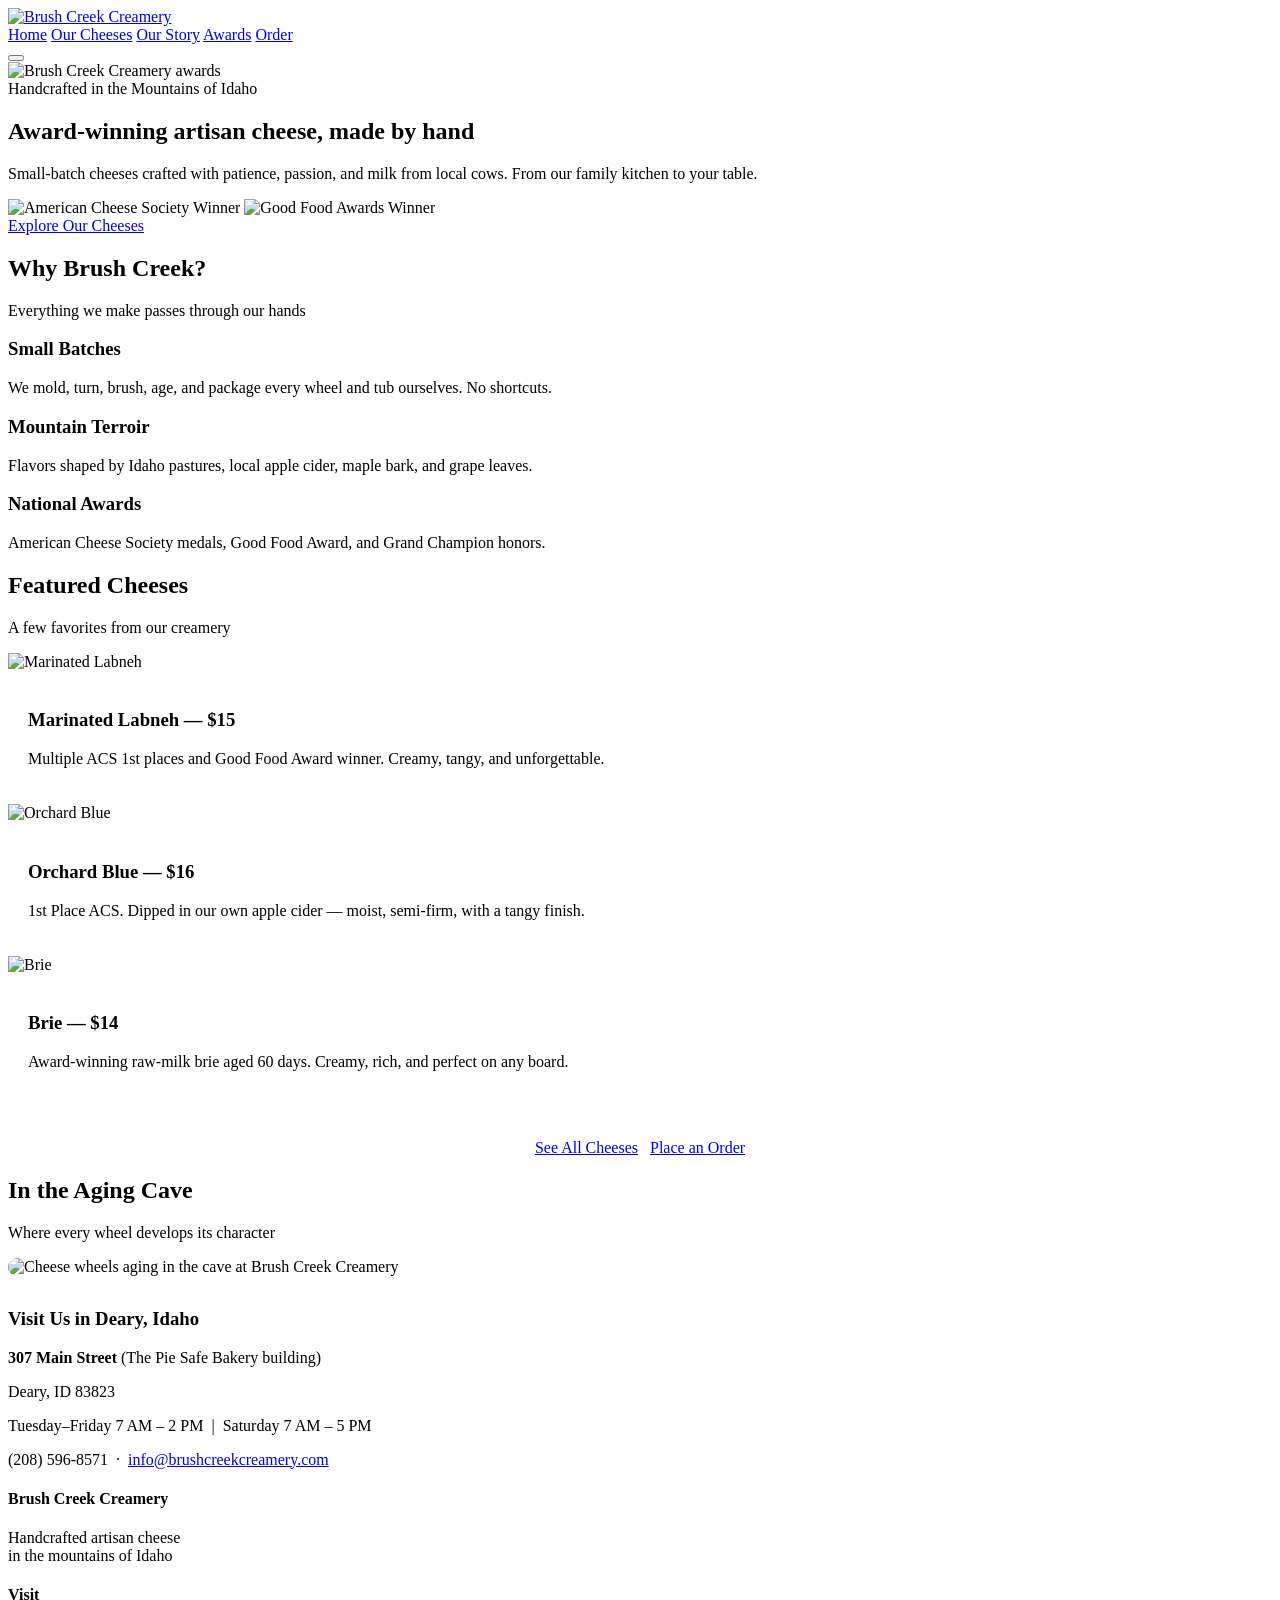
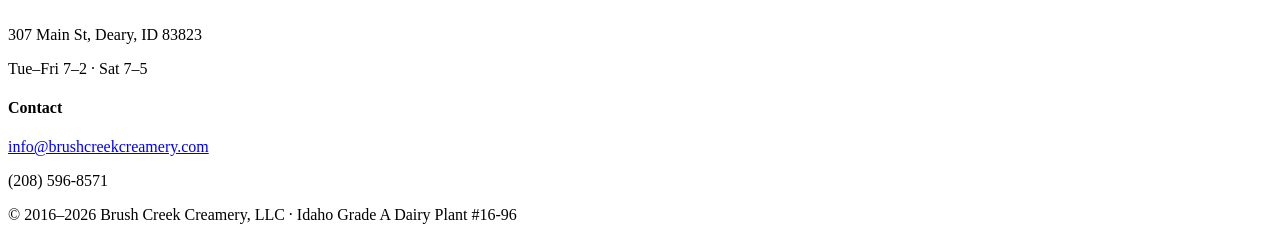
==== index.html @ 95233ac9 "Add website HTML and CSS (web-optimized images to follow)" ====
<!DOCTYPE html>
<html lang="en">
<head>
  <meta charset="UTF-8">
  <meta name="viewport" content="width=device-width, initial-scale=1.0">
  <title>Brush Creek Creamery | Artisan Cheese from Idaho</title>
  <meta name="description" content="Award-winning artisan cheese handcrafted in the mountains of Deary, Idaho. Small batches, made by hand with care.">
  <link rel="stylesheet" href="styles.css">
</head>
<body>
  <header class="header">
    <div class="container header-inner">
      <a href="index.html" class="logo">
        <img src="https://us-ms.gr-cdn.com/getresponse-VIgiN/photos/8e3c90cf-0cd8-4296-aa35-04b9bf840949.png" alt="Brush Creek Creamery" class="logo-img">
      </a>
      <nav class="nav" id="nav">
        <a href="index.html" class="active">Home</a>
        <a href="cheeses.html">Our Cheeses</a>
        <a href="story.html">Our Story</a>
        <a href="awards.html">Awards</a>
        <a href="order.html">Order</a>
      </nav>
      <button class="menu-toggle" id="menuToggle" aria-label="Toggle menu">
        <span></span><span></span><span></span>
      </button>
    </div>
  </header>

  <section class="hero banner">
    <img class="banner-img" src="https://us-ms.gr-cdn.com/getresponse-VIgiN/photos/bbe62d5c-4d24-4f2a-aab9-43e2b494bcbc.png" alt="Brush Creek Creamery awards">
    <div class="banner-overlay"></div>
    <div class="container hero-content">
      <span class="tagline">Handcrafted in the Mountains of Idaho</span>
      <h1>Award-winning artisan cheese, made by hand</h1>
      <p>Small-batch cheeses crafted with patience, passion, and milk from local cows. From our family kitchen to your table.</p>
      <div class="award-badges">
        <img src="https://us-ms.gr-cdn.com/getresponse-VIgiN/photos/e734f454-4cd1-48f7-9582-35c66f6e8dc0.png" alt="American Cheese Society Winner">
        <img src="https://us-ms.gr-cdn.com/getresponse-VIgiN/photos/a4086ad3-4473-4922-b9f5-4ac163a85052.png" alt="Good Food Awards Winner">
      </div>
      <div class="hero-actions">
        <a href="cheeses.html" class="btn btn-primary">Explore Our Cheeses</a>
        <a href="order.html" class="btn btn-secondary" style="border-color: rgba(255,255,255,0.7); color: white;">Order Now</a>
      </div>
    </div>
  </section>

  <section class="section">
    <div class="container">
      <div class="section-header">
        <h2>Why Brush Creek?</h2>
        <p>Everything we make passes through our hands</p>
      </div>
      <div class="features">
        <div class="feature-card">
          <h3>Small Batches</h3>
          <p>We mold, turn, brush, age, and package every wheel and tub ourselves. No shortcuts.</p>
        </div>
        <div class="feature-card">
          <h3>Mountain Terroir</h3>
          <p>Flavors shaped by Idaho pastures, local apple cider, maple bark, and grape leaves.</p>
        </div>
        <div class="feature-card">
          <h3>National Awards</h3>
          <p>American Cheese Society medals, Good Food Award, and Grand Champion honors.</p>
        </div>
      </div>
    </div>
  </section>

  <section class="section" style="padding-top: 0;">
    <div class="container">
      <div class="section-header">
        <h2>Featured Cheeses</h2>
        <p>A few favorites from our creamery</p>
      </div>
      <div class="features">
        <div class="feature-card" style="padding: 0; overflow: hidden;">
          <img src="https://us-ms.gr-cdn.com/getresponse-VIgiN/photos/01710366-d170-4ebb-bf61-8b8be5b7625b.jpg" alt="Marinated Labneh" style="height: 160px; object-fit: cover; width: 100%;">
          <div style="padding: 1.25rem;">
            <h3>Marinated Labneh — $15</h3>
            <p>Multiple ACS 1st places and Good Food Award winner. Creamy, tangy, and unforgettable.</p>
          </div>
        </div>
        <div class="feature-card" style="padding: 0; overflow: hidden;">
          <img src="https://us-ms.gr-cdn.com/getresponse-VIgiN/photos/4737796b-0f38-4e4f-8f30-145f59cbe4a3.jpg" alt="Orchard Blue" style="height: 160px; object-fit: cover; width: 100%;">
          <div style="padding: 1.25rem;">
            <h3>Orchard Blue — $16</h3>
            <p>1st Place ACS. Dipped in our own apple cider — moist, semi-firm, with a tangy finish.</p>
          </div>
        </div>
        <div class="feature-card" style="padding: 0; overflow: hidden;">
          <img src="https://us-ms.gr-cdn.com/getresponse-VIgiN/photos/7fc02078-539a-43e8-8678-50427637838d.jpg" alt="Brie" style="height: 160px; object-fit: cover; width: 100%;">
          <div style="padding: 1.25rem;">
            <h3>Brie — $14</h3>
            <p>Award-winning raw-milk brie aged 60 days. Creamy, rich, and perfect on any board.</p>
          </div>
        </div>
      </div>
      <p style="text-align: center; margin-top: 2rem;">
        <a href="cheeses.html" class="btn btn-primary">See All Cheeses</a>
        &nbsp;
        <a href="order.html" class="btn btn-secondary">Place an Order</a>
      </p>
    </div>
  </section>

  <section class="section" style="padding-top: 0;">
    <div class="container">
      <div class="section-header">
        <h2>In the Aging Cave</h2>
        <p>Where every wheel develops its character</p>
      </div>
      <div style="border-radius: 12px; overflow: hidden; box-shadow: var(--shadow); margin-bottom: 2rem;">
        <img src="https://us-ms.gr-cdn.com/getresponse-VIgiN/photos/633e96b8-e8f9-441e-ae96-4e877d571d79.jpeg" alt="Cheese wheels aging in the cave at Brush Creek Creamery" style="width: 100%; height: auto; display: block;">
      </div>
    </div>
  </section>

  <section class="section" style="padding-top: 0;">
    <div class="container">
      <div class="location">
        <h3>Visit Us in Deary, Idaho</h3>
        <p><strong>307 Main Street</strong> (The Pie Safe Bakery building)</p>
        <p>Deary, ID 83823</p>
        <p style="margin-top: 0.75rem;">Tuesday–Friday 7 AM – 2 PM &nbsp;|&nbsp; Saturday 7 AM – 5 PM</p>
        <p style="margin-top: 0.5rem;">(208) 596-8571 &nbsp;·&nbsp; <a href="mailto:info@brushcreekcreamery.com">info@brushcreekcreamery.com</a></p>
      </div>
    </div>
  </section>

  <footer class="footer">
    <div class="container">
      <div class="footer-inner">
        <div>
          <h4>Brush Creek Creamery</h4>
          <p>Handcrafted artisan cheese<br>in the mountains of Idaho</p>
        </div>
        <div>
          <h4>Visit</h4>
          <p>307 Main St, Deary, ID 83823</p>
          <p>Tue–Fri 7–2 · Sat 7–5</p>
        </div>
        <div>
          <h4>Contact</h4>
          <p><a href="mailto:info@brushcreekcreamery.com">info@brushcreekcreamery.com</a></p>
          <p>(208) 596-8571</p>
        </div>
      </div>
      <div class="footer-bottom">
        &copy; 2016–2026 Brush Creek Creamery, LLC · Idaho Grade A Dairy Plant #16-96
      </div>
    </div>
  </footer>

  <script>
    document.getElementById('menuToggle').addEventListener('click', () => {
      document.getElementById('nav').classList.toggle('open');
    });
  </script>
</body>
</html>
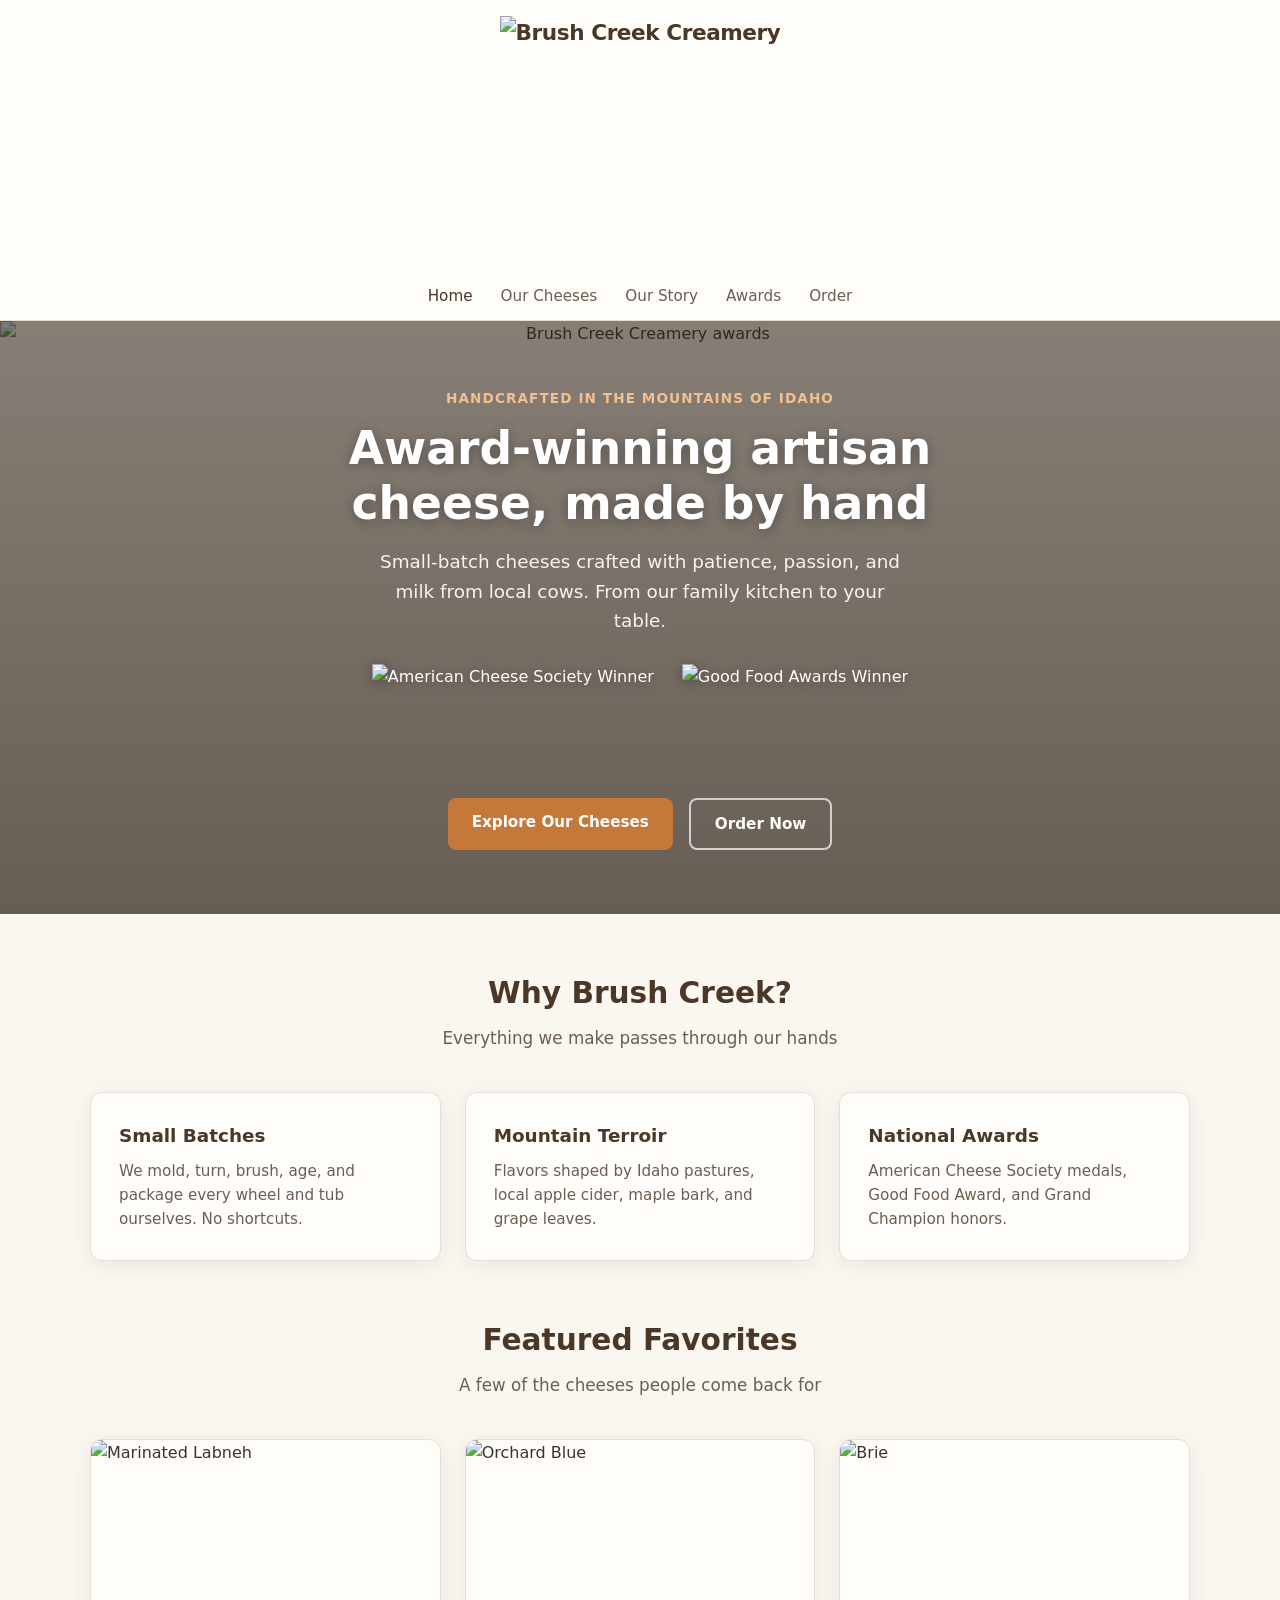
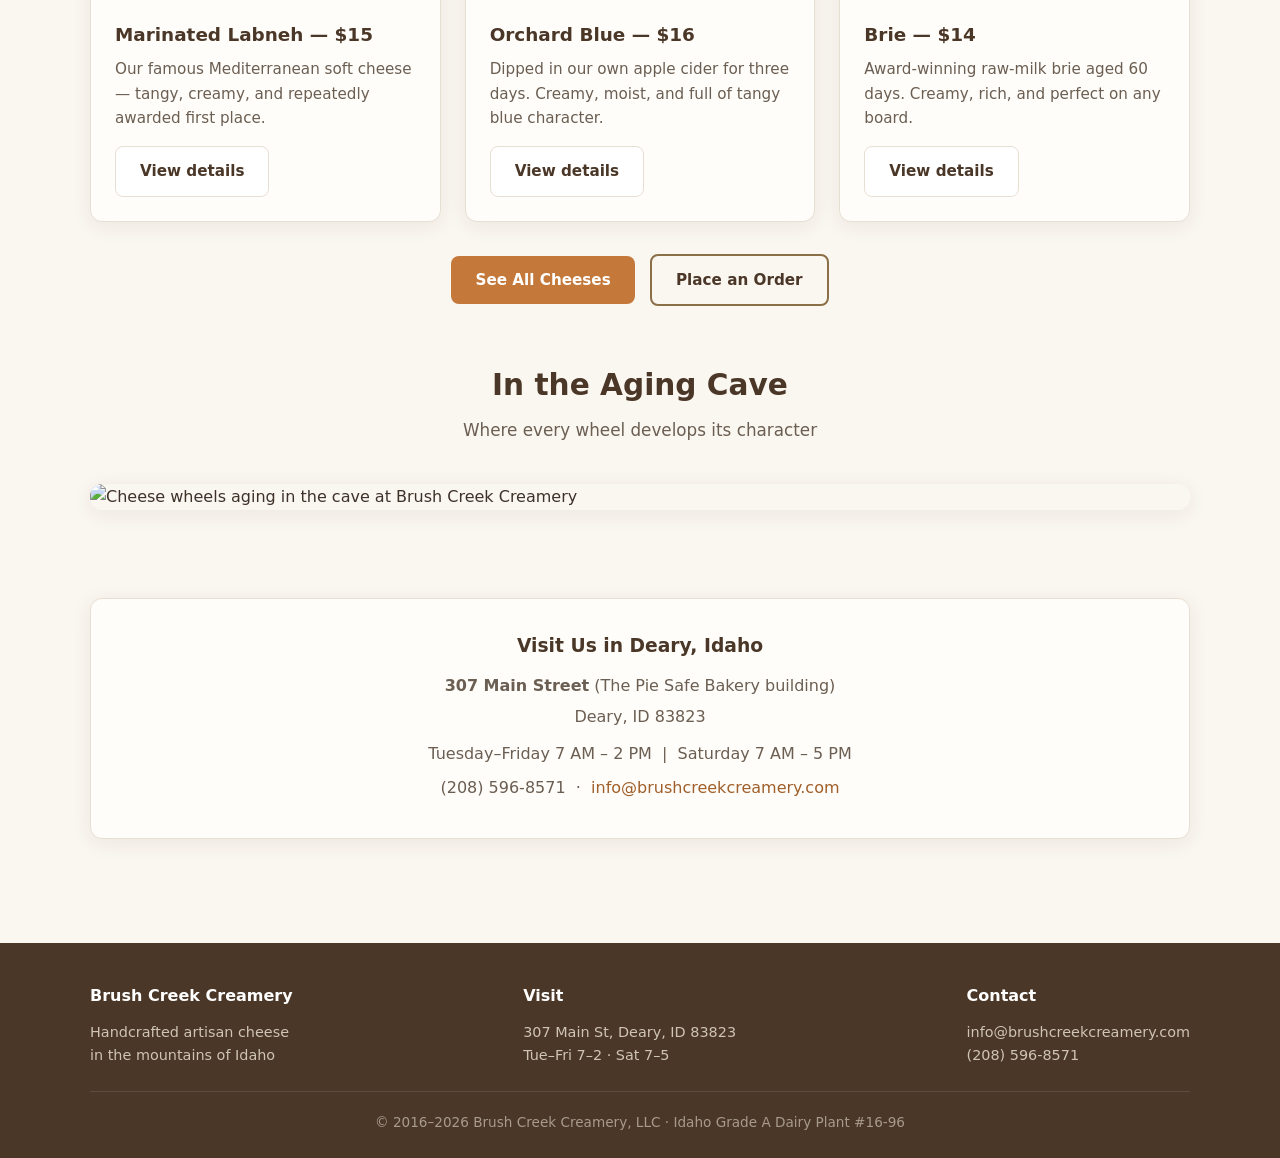
==== commit ca3d472b: "Add files via upload" ====
--- a/index.html
+++ b/index.html
@@ -3,7 +3,7 @@
 <head>
   <meta charset="UTF-8">
   <meta name="viewport" content="width=device-width, initial-scale=1.0">
-  <title>Brush Creek Creamery | Artisan Cheese from Idaho</title>
+  <title>Brush Creek Creamery | Handcrafted Artisan Cheese</title>
   <meta name="description" content="Award-winning artisan cheese handcrafted in the mountains of Deary, Idaho. Small batches, made by hand with care.">
   <link rel="stylesheet" href="styles.css">
 </head>
@@ -26,6 +26,7 @@
     </div>
   </header>
 
+  <!-- Picture Banner -->
   <section class="hero banner">
     <img class="banner-img" src="https://us-ms.gr-cdn.com/getresponse-VIgiN/photos/bbe62d5c-4d24-4f2a-aab9-43e2b494bcbc.png" alt="Brush Creek Creamery awards">
     <div class="banner-overlay"></div>
@@ -70,29 +71,32 @@
   <section class="section" style="padding-top: 0;">
     <div class="container">
       <div class="section-header">
-        <h2>Featured Cheeses</h2>
-        <p>A few favorites from our creamery</p>
+        <h2>Featured Favorites</h2>
+        <p>A few of the cheeses people come back for</p>
       </div>
       <div class="features">
         <div class="feature-card" style="padding: 0; overflow: hidden;">
           <img src="https://us-ms.gr-cdn.com/getresponse-VIgiN/photos/01710366-d170-4ebb-bf61-8b8be5b7625b.jpg" alt="Marinated Labneh" style="height: 160px; object-fit: cover; width: 100%;">
-          <div style="padding: 1.25rem;">
+          <div style="padding: 1.25rem 1.5rem 1.5rem;">
             <h3>Marinated Labneh — $15</h3>
-            <p>Multiple ACS 1st places and Good Food Award winner. Creamy, tangy, and unforgettable.</p>
+            <p>Our famous Mediterranean soft cheese — tangy, creamy, and repeatedly awarded first place.</p>
+            <a href="cheeses.html" class="btn btn-outline" style="margin-top: 1rem; display: inline-block;">View details</a>
           </div>
         </div>
         <div class="feature-card" style="padding: 0; overflow: hidden;">
           <img src="https://us-ms.gr-cdn.com/getresponse-VIgiN/photos/4737796b-0f38-4e4f-8f30-145f59cbe4a3.jpg" alt="Orchard Blue" style="height: 160px; object-fit: cover; width: 100%;">
-          <div style="padding: 1.25rem;">
+          <div style="padding: 1.25rem 1.5rem 1.5rem;">
             <h3>Orchard Blue — $16</h3>
-            <p>1st Place ACS. Dipped in our own apple cider — moist, semi-firm, with a tangy finish.</p>
+            <p>Dipped in our own apple cider for three days. Creamy, moist, and full of tangy blue character.</p>
+            <a href="cheeses.html" class="btn btn-outline" style="margin-top: 1rem; display: inline-block;">View details</a>
           </div>
         </div>
         <div class="feature-card" style="padding: 0; overflow: hidden;">
           <img src="https://us-ms.gr-cdn.com/getresponse-VIgiN/photos/7fc02078-539a-43e8-8678-50427637838d.jpg" alt="Brie" style="height: 160px; object-fit: cover; width: 100%;">
-          <div style="padding: 1.25rem;">
+          <div style="padding: 1.25rem 1.5rem 1.5rem;">
             <h3>Brie — $14</h3>
             <p>Award-winning raw-milk brie aged 60 days. Creamy, rich, and perfect on any board.</p>
+            <a href="cheeses.html" class="btn btn-outline" style="margin-top: 1rem; display: inline-block;">View details</a>
           </div>
         </div>
       </div>
--- a/styles.css
+++ b/styles.css
@@ -0,0 +1,837 @@
+/* Brush Creek Creamery - Simple Business Site */
+:root {
+  --cream: #faf6f0;
+  --warm-white: #fffdf9;
+  --soft-brown: #8b6f47;
+  --deep-brown: #4a3728;
+  --accent: #c4783a;
+  --accent-dark: #a05f2a;
+  --green: #5a7a4a;
+  --text: #3d3229;
+  --muted: #6b5e52;
+  --border: #e8dfd3;
+  --shadow: 0 4px 20px rgba(74, 55, 40, 0.08);
+  --radius: 12px;
+}
+
+* {
+  margin: 0;
+  padding: 0;
+  box-sizing: border-box;
+}
+
+html {
+  scroll-behavior: smooth;
+}
+
+body {
+  font-family: 'Segoe UI', system-ui, -apple-system, sans-serif;
+  background: var(--cream);
+  color: var(--text);
+  line-height: 1.6;
+  min-height: 100vh;
+}
+
+img {
+  max-width: 100%;
+  height: auto;
+  display: block;
+}
+
+a {
+  color: var(--accent-dark);
+  text-decoration: none;
+  transition: color 0.2s;
+}
+
+a:hover {
+  color: var(--accent);
+}
+
+.container {
+  width: min(1100px, 92%);
+  margin: 0 auto;
+}
+
+/* Header */
+.header {
+  background: var(--warm-white);
+  border-bottom: 1px solid var(--border);
+  position: sticky;
+  top: 0;
+  z-index: 100;
+  box-shadow: 0 1px 8px rgba(0,0,0,0.04);
+}
+
+.header-inner {
+  display: flex;
+  flex-direction: column;
+  align-items: center;
+  justify-content: center;
+  padding: 1rem 0 0.75rem;
+  gap: 0.75rem;
+  position: relative;
+}
+
+.logo {
+  display: flex;
+  align-items: center;
+  justify-content: center;
+  font-size: 1.35rem;
+  font-weight: 700;
+  color: var(--deep-brown);
+  letter-spacing: -0.02em;
+}
+
+.logo-img {
+  height: 256px;
+  width: auto;
+  display: block;
+}
+
+.logo span {
+  color: var(--accent);
+  font-weight: 500;
+}
+
+.hero-logo {
+  height: 120px;
+  width: auto;
+  margin: 0 auto 1.25rem;
+  display: block;
+  filter: drop-shadow(0 2px 10px rgba(0,0,0,0.3));
+}
+
+.header .nav {
+  width: 100%;
+  justify-content: center;
+}
+
+.header .menu-toggle {
+  position: absolute;
+  right: 0;
+  top: 1.25rem;
+}
+
+.award-badges {
+  display: flex;
+  justify-content: center;
+  align-items: center;
+  gap: 1.75rem;
+  flex-wrap: wrap;
+  margin: 1.5rem 0 0.25rem;
+}
+
+.award-badges img {
+  height: 130px;
+  width: auto;
+  filter: drop-shadow(0 2px 6px rgba(0,0,0,0.3));
+}
+
+.nav {
+  display: flex;
+  gap: 1.75rem;
+}
+
+.nav a {
+  color: var(--muted);
+  font-weight: 500;
+  font-size: 0.95rem;
+}
+
+.nav a:hover,
+.nav a.active {
+  color: var(--deep-brown);
+}
+
+.menu-toggle {
+  display: none;
+  background: none;
+  border: none;
+  cursor: pointer;
+  flex-direction: column;
+  gap: 5px;
+  padding: 4px;
+}
+
+.menu-toggle span {
+  display: block;
+  width: 22px;
+  height: 2px;
+  background: var(--deep-brown);
+  border-radius: 1px;
+}
+
+/* Buttons */
+.btn {
+  display: inline-block;
+  padding: 0.75rem 1.5rem;
+  border-radius: 8px;
+  font-weight: 600;
+  font-size: 0.95rem;
+  border: none;
+  cursor: pointer;
+  transition: all 0.2s;
+  text-align: center;
+}
+
+.btn-primary {
+  background: var(--accent);
+  color: white;
+}
+
+.btn-primary:hover {
+  background: var(--accent-dark);
+  color: white;
+}
+
+.btn-secondary {
+  background: transparent;
+  color: var(--deep-brown);
+  border: 2px solid var(--soft-brown);
+}
+
+.btn-secondary:hover {
+  background: var(--soft-brown);
+  color: white;
+}
+
+.btn-outline {
+  background: white;
+  color: var(--deep-brown);
+  border: 1.5px solid var(--border);
+}
+
+.btn-outline:hover,
+.btn-outline.active {
+  border-color: var(--accent);
+  color: var(--accent-dark);
+  background: #fff8f0;
+}
+
+/* Hero / Banner */
+.hero {
+  background: linear-gradient(135deg, #f5efe6 0%, #eae0d2 100%);
+  padding: 4.5rem 0 4rem;
+  text-align: center;
+  position: relative;
+  overflow: hidden;
+}
+
+.hero.banner {
+  background: none;
+  padding: 0;
+  min-height: 420px;
+  display: flex;
+  align-items: center;
+  justify-content: center;
+}
+
+.hero.banner .banner-img {
+  position: absolute;
+  inset: 0;
+  width: 100%;
+  height: 100%;
+  object-fit: cover;
+  object-position: center;
+  object-position: center;
+}
+
+.hero.banner .banner-overlay {
+  position: absolute;
+  inset: 0;
+  background: linear-gradient(to bottom, rgba(40, 28, 18, 0.55), rgba(40, 28, 18, 0.7));
+}
+
+.hero.banner .hero-content {
+  position: relative;
+  z-index: 2;
+  color: white;
+  padding: 4rem 1rem;
+}
+
+.hero.banner h1 {
+  color: white;
+  text-shadow: 0 2px 12px rgba(0,0,0,0.3);
+}
+
+.hero.banner p {
+  color: rgba(255,255,255,0.92);
+}
+
+.hero.banner .tagline {
+  color: #f0c090;
+}
+
+.hero::before {
+  content: '';
+  position: absolute;
+  inset: 0;
+  background: radial-gradient(ellipse at 70% 20%, rgba(196, 120, 58, 0.08), transparent 50%);
+  pointer-events: none;
+}
+
+.hero.banner::before {
+  display: none;
+}
+
+.hero-content {
+  position: relative;
+  max-width: 700px;
+  margin: 0 auto;
+}
+
+.hero h1 {
+  font-size: clamp(2rem, 5vw, 2.85rem);
+  color: var(--deep-brown);
+  line-height: 1.2;
+  margin-bottom: 1rem;
+  font-weight: 700;
+}
+
+.hero p {
+  font-size: 1.15rem;
+  color: var(--muted);
+  margin-bottom: 1.75rem;
+  max-width: 540px;
+  margin-left: auto;
+  margin-right: auto;
+}
+
+.hero-actions {
+  display: flex;
+  gap: 1rem;
+  justify-content: center;
+  flex-wrap: wrap;
+}
+
+.tagline {
+  display: inline-block;
+  font-size: 0.85rem;
+  font-weight: 600;
+  letter-spacing: 0.08em;
+  text-transform: uppercase;
+  color: var(--accent);
+  margin-bottom: 0.75rem;
+}
+
+/* Sections */
+.section {
+  padding: 3.5rem 0;
+}
+
+.section-header {
+  text-align: center;
+  margin-bottom: 2.5rem;
+}
+
+.section-header h2 {
+  font-size: 1.85rem;
+  color: var(--deep-brown);
+  margin-bottom: 0.5rem;
+}
+
+.section-header p {
+  color: var(--muted);
+  font-size: 1.05rem;
+}
+
+/* Home intro cards */
+.features {
+  display: grid;
+  grid-template-columns: repeat(auto-fit, minmax(260px, 1fr));
+  gap: 1.5rem;
+}
+
+.feature-card {
+  background: var(--warm-white);
+  border: 1px solid var(--border);
+  border-radius: var(--radius);
+  padding: 1.75rem;
+  box-shadow: var(--shadow);
+  transition: transform 0.2s;
+}
+
+.feature-card:hover {
+  transform: translateY(-3px);
+}
+
+.feature-card h3 {
+  font-size: 1.15rem;
+  color: var(--deep-brown);
+  margin-bottom: 0.5rem;
+}
+
+.feature-card p {
+  color: var(--muted);
+  font-size: 0.95rem;
+}
+
+.feature-icon {
+  font-size: 1.75rem;
+  margin-bottom: 0.75rem;
+}
+
+/* Cheeses page */
+.cheese-grid {
+  display: grid;
+  grid-template-columns: repeat(auto-fill, minmax(240px, 1fr));
+  gap: 1.25rem;
+  margin-bottom: 2.5rem;
+}
+
+.cheese-btn {
+  background: var(--warm-white);
+  border: 1.5px solid var(--border);
+  border-radius: var(--radius);
+  padding: 1.25rem 1rem;
+  text-align: center;
+  cursor: pointer;
+  transition: all 0.2s;
+  font-weight: 600;
+  color: var(--deep-brown);
+  font-size: 1rem;
+  width: 100%;
+}
+
+.cheese-btn:hover,
+.cheese-btn.active {
+  border-color: var(--accent);
+  background: #fff8f0;
+  color: var(--accent-dark);
+  box-shadow: var(--shadow);
+}
+
+.cheese-btn .award {
+  display: block;
+  font-size: 0.75rem;
+  font-weight: 500;
+  color: var(--accent);
+  margin-top: 0.35rem;
+}
+
+/* Cheese detail panel */
+.cheese-detail {
+  background: var(--warm-white);
+  border: 1px solid var(--border);
+  border-radius: var(--radius);
+  padding: 2rem;
+  box-shadow: var(--shadow);
+  display: none;
+  animation: fadeIn 0.3s ease;
+}
+
+.cheese-detail.visible {
+  display: block;
+}
+
+.cheese-detail h3 {
+  font-size: 1.5rem;
+  color: var(--deep-brown);
+  margin-bottom: 0.75rem;
+}
+
+.cheese-detail .meta {
+  font-size: 0.9rem;
+  color: var(--accent);
+  font-weight: 600;
+  margin-bottom: 1rem;
+}
+
+.cheese-detail p {
+  color: var(--muted);
+  margin-bottom: 0.75rem;
+}
+
+@keyframes fadeIn {
+  from { opacity: 0; transform: translateY(8px); }
+  to { opacity: 1; transform: translateY(0); }
+}
+
+/* Story page */
+.story-content {
+  max-width: 720px;
+  margin: 0 auto;
+}
+
+.story-content p {
+  margin-bottom: 1.25rem;
+  color: var(--text);
+  font-size: 1.05rem;
+}
+
+.story-content .lead {
+  font-size: 1.2rem;
+  color: var(--deep-brown);
+  font-weight: 500;
+}
+
+.highlight-box {
+  background: #f5efe6;
+  border-left: 4px solid var(--accent);
+  padding: 1.25rem 1.5rem;
+  border-radius: 0 var(--radius) var(--radius) 0;
+  margin: 2rem 0;
+}
+
+.highlight-box p {
+  margin: 0;
+  color: var(--deep-brown);
+  font-style: italic;
+}
+
+/* Contact / Location */
+.location {
+  background: var(--warm-white);
+  border: 1px solid var(--border);
+  border-radius: var(--radius);
+  padding: 2rem;
+  text-align: center;
+  box-shadow: var(--shadow);
+}
+
+.location h3 {
+  color: var(--deep-brown);
+  margin-bottom: 0.75rem;
+}
+
+.location p {
+  color: var(--muted);
+  margin-bottom: 0.35rem;
+}
+
+/* Footer */
+.footer {
+  background: var(--deep-brown);
+  color: #e8dfd3;
+  padding: 2.5rem 0 1.5rem;
+  margin-top: 3rem;
+}
+
+.footer-inner {
+  display: flex;
+  flex-wrap: wrap;
+  justify-content: space-between;
+  gap: 2rem;
+  margin-bottom: 1.5rem;
+}
+
+.footer h4 {
+  color: white;
+  margin-bottom: 0.75rem;
+  font-size: 1rem;
+}
+
+.footer p, .footer a {
+  color: #cfc4b5;
+  font-size: 0.9rem;
+}
+
+.footer a:hover {
+  color: white;
+}
+
+.footer-bottom {
+  border-top: 1px solid rgba(255,255,255,0.1);
+  padding-top: 1.25rem;
+  text-align: center;
+  font-size: 0.85rem;
+  color: #a89b8c;
+}
+
+/* Responsive */
+@media (max-width: 700px) {
+  .nav {
+    display: none;
+    position: absolute;
+    top: 100%;
+    left: 0;
+    right: 0;
+    background: var(--warm-white);
+    flex-direction: column;
+    padding: 1rem;
+    gap: 0.5rem;
+    border-bottom: 1px solid var(--border);
+    box-shadow: var(--shadow);
+  }
+
+  .nav.open {
+    display: flex;
+  }
+
+  .nav a {
+    padding: 0.6rem 0.5rem;
+  }
+
+  .menu-toggle {
+    display: flex;
+  }
+
+  .logo-img {
+    height: 140px;
+  }
+
+  .header-inner {
+    padding: 0.75rem 0 0.5rem;
+  }
+
+  .hero {
+    padding: 3rem 0;
+  }
+
+  .hero.banner {
+    min-height: 340px;
+  }
+
+  .section {
+    padding: 2.5rem 0;
+  }
+}
+
+/* Cheese cards with images */
+.cheese-card {
+  background: var(--warm-white);
+  border: 1.5px solid var(--border);
+  border-radius: var(--radius);
+  overflow: hidden;
+  cursor: pointer;
+  transition: all 0.2s;
+  text-align: left;
+  box-shadow: var(--shadow);
+}
+
+.cheese-card:hover,
+.cheese-card.active {
+  border-color: var(--accent);
+  transform: translateY(-3px);
+  box-shadow: 0 8px 24px rgba(74, 55, 40, 0.12);
+}
+
+.cheese-card img {
+  width: 100%;
+  height: 160px;
+  object-fit: cover;
+  object-position: center;
+}
+
+.cheese-card .card-body {
+  padding: 1rem 1.1rem 1.15rem;
+}
+
+.cheese-card h3 {
+  font-size: 1.05rem;
+  color: var(--deep-brown);
+  margin-bottom: 0.25rem;
+}
+
+.cheese-card .award {
+  font-size: 0.75rem;
+  font-weight: 600;
+  color: var(--accent);
+}
+
+.cheese-detail img {
+  width: 100%;
+  max-height: 280px;
+  object-fit: cover;
+  object-position: center;
+  border-radius: 8px;
+  margin-bottom: 1.25rem;
+}
+
+/* Order page */
+.order-grid {
+  display: grid;
+  gap: 1rem;
+  margin-bottom: 2rem;
+}
+
+.order-item {
+  display: grid;
+  grid-template-columns: 90px 1fr auto;
+  gap: 1rem;
+  align-items: center;
+  background: var(--warm-white);
+  border: 1px solid var(--border);
+  border-radius: var(--radius);
+  padding: 0.85rem 1rem;
+  box-shadow: var(--shadow);
+}
+
+.order-item img {
+  width: 90px;
+  height: 70px;
+  object-fit: cover;
+  object-position: center;
+  border-radius: 8px;
+}
+
+.order-item h4 {
+  font-size: 1rem;
+  color: var(--deep-brown);
+  margin-bottom: 0.15rem;
+}
+
+.order-item .price {
+  font-size: 0.9rem;
+  color: var(--muted);
+}
+
+.qty-controls {
+  display: flex;
+  align-items: center;
+  gap: 0.5rem;
+}
+
+.qty-controls button {
+  width: 32px;
+  height: 32px;
+  border-radius: 6px;
+  border: 1.5px solid var(--border);
+  background: white;
+  font-size: 1.1rem;
+  cursor: pointer;
+  color: var(--deep-brown);
+  line-height: 1;
+  transition: all 0.15s;
+}
+
+.qty-controls button:hover {
+  border-color: var(--accent);
+  background: #fff8f0;
+}
+
+.qty-controls input {
+  width: 42px;
+  text-align: center;
+  border: 1.5px solid var(--border);
+  border-radius: 6px;
+  padding: 0.35rem;
+  font-size: 0.95rem;
+  font-weight: 600;
+}
+
+.order-summary {
+  background: var(--warm-white);
+  border: 1px solid var(--border);
+  border-radius: var(--radius);
+  padding: 1.5rem;
+  margin-bottom: 2rem;
+  box-shadow: var(--shadow);
+}
+
+.order-summary h3 {
+  color: var(--deep-brown);
+  margin-bottom: 1rem;
+}
+
+.order-summary .line {
+  display: flex;
+  justify-content: space-between;
+  padding: 0.35rem 0;
+  font-size: 0.95rem;
+}
+
+.order-summary .total {
+  border-top: 1px solid var(--border);
+  margin-top: 0.75rem;
+  padding-top: 0.75rem;
+  font-weight: 700;
+  font-size: 1.1rem;
+  color: var(--deep-brown);
+}
+
+/* Form */
+.order-form {
+  background: var(--warm-white);
+  border: 1px solid var(--border);
+  border-radius: var(--radius);
+  padding: 1.75rem;
+  box-shadow: var(--shadow);
+}
+
+.order-form h3 {
+  color: var(--deep-brown);
+  margin-bottom: 1.25rem;
+}
+
+.form-row {
+  display: grid;
+  grid-template-columns: 1fr 1fr;
+  gap: 1rem;
+  margin-bottom: 1rem;
+}
+
+@media (max-width: 600px) {
+  .form-row {
+    grid-template-columns: 1fr;
+  }
+  .order-item {
+    grid-template-columns: 70px 1fr;
+  }
+  .order-item .qty-controls {
+    grid-column: 1 / -1;
+    justify-content: flex-end;
+  }
+}
+
+.form-group {
+  margin-bottom: 1rem;
+}
+
+.form-group label {
+  display: block;
+  font-size: 0.9rem;
+  font-weight: 600;
+  color: var(--deep-brown);
+  margin-bottom: 0.35rem;
+}
+
+.form-group input,
+.form-group textarea,
+.form-group select {
+  width: 100%;
+  padding: 0.7rem 0.85rem;
+  border: 1.5px solid var(--border);
+  border-radius: 8px;
+  font-size: 0.95rem;
+  font-family: inherit;
+  background: white;
+  transition: border-color 0.15s;
+}
+
+.form-group input:focus,
+.form-group textarea:focus {
+  outline: none;
+  border-color: var(--accent);
+}
+
+.form-group textarea {
+  min-height: 90px;
+  resize: vertical;
+}
+
+.form-note {
+  font-size: 0.85rem;
+  color: var(--muted);
+  margin-top: 1rem;
+  margin-bottom: 1.25rem;
+}
+
+
+/* Story page side photos */
+@media (max-width: 800px) {
+  .story-side-photos {
+    grid-template-columns: 1fr !important;
+  }
+  .story-side-photos img {
+    height: 220px !important;
+  }
+}
+
+@media (max-width: 700px) {
+  .awards-bottom-photos,
+  .section [style*="grid-template-columns: 1fr 1fr"] {
+    grid-template-columns: 1fr !important;
+  }
+}
